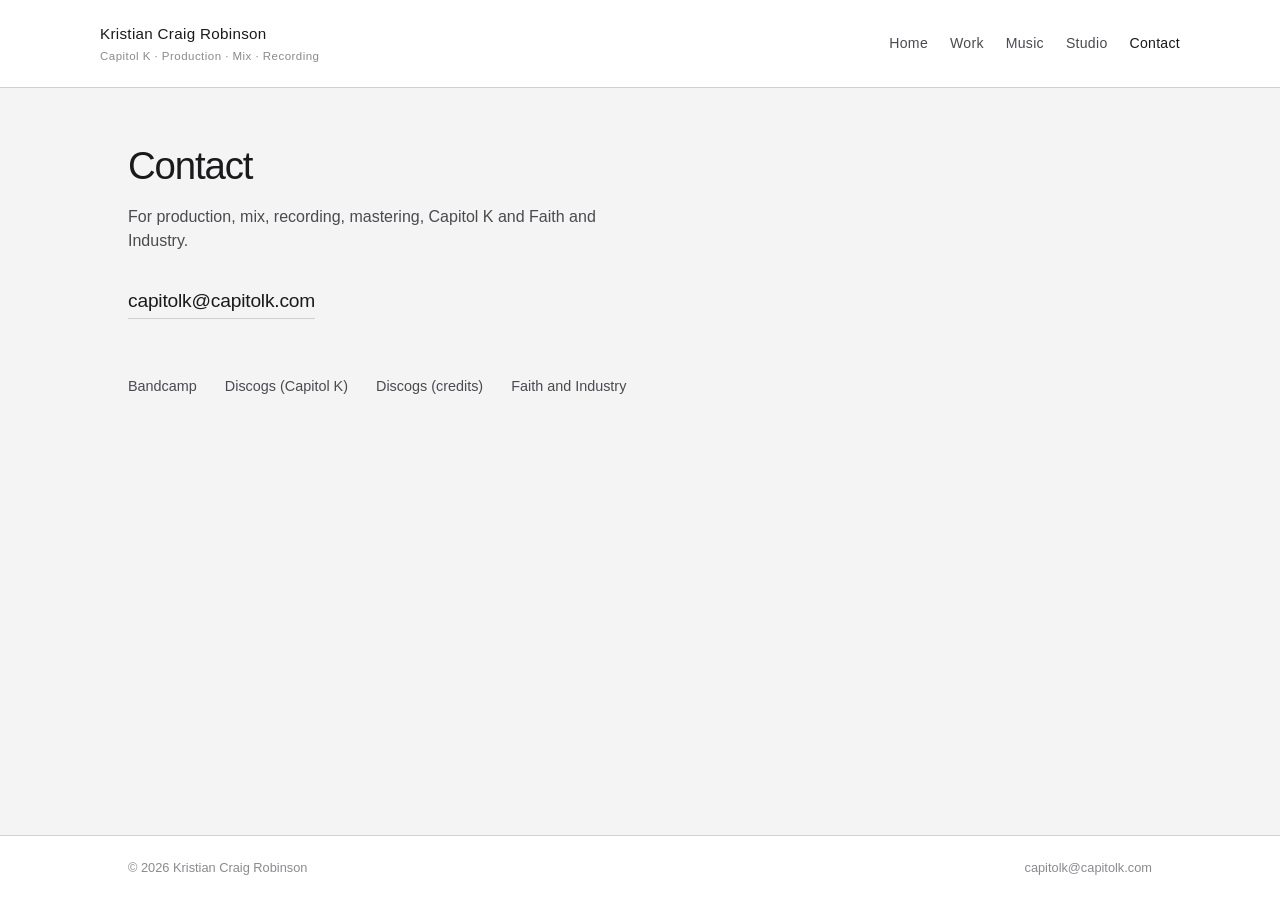
==== contact.html @ ddcaf616 "Add files via upload" ====
<!DOCTYPE html>
<html lang="en">
<head>
  <meta charset="UTF-8">
  <meta name="viewport" content="width=device-width, initial-scale=1.0">
  <title>Contact — Kristian Craig Robinson</title>
  <meta name="description" content="Contact Kristian Craig Robinson / Capitol K for production, mix, recording and label enquiries.">
  <meta name="robots" content="index, follow">
  <link rel="stylesheet" href="styles.css">
</head>
<body>
  <div class="site">
    <header>
      <div class="wrap nav-bar">
        <a href="index.html" class="logo">
          Kristian Craig Robinson
          <span>Capitol K · Production · Mix · Recording</span>
        </a>
        <nav>
          <a href="index.html">Home</a>
          <a href="work.html">Work</a>
          <a href="music.html">Music</a>
          <a href="studio.html">Studio</a>
          <a href="contact.html" class="active">Contact</a>
        </nav>
      </div>
    </header>

    <main>
      <div class="wrap">
        <h1>Contact</h1>
        <div class="contact-block">
          <p>
            For production, mix, recording, mastering, Capitol K and Faith and Industry.
          </p>

          <a class="contact-email" href="mailto:capitolk@capitolk.com">capitolk@capitolk.com</a>

          <div class="links">
            <a href="https://capitolk.bandcamp.com" target="_blank" rel="noopener">Bandcamp</a>
            <a href="https://www.discogs.com/artist/18194-Capitol-K" target="_blank" rel="noopener">Discogs (Capitol K)</a>
            <a href="https://www.discogs.com/artist/420148-Kristian-Craig-Robinson" target="_blank" rel="noopener">Discogs (credits)</a>
            <a href="https://faithandindustry.com" target="_blank" rel="noopener">Faith and Industry</a>
          </div>
        </div>
      </div>
    </main>

    <footer>
      <div class="wrap footer-inner">
        <span>© 2026 Kristian Craig Robinson</span>
        <span>capitolk@capitolk.com</span>
      </div>
    </footer>
  </div>
</body>
</html>
---- styles.css ----
/* Kristian Craig Robinson / Capitol K
   Silver · Platinum · Grey · White · Black */

:root {
  --bg: #f4f4f5;
  --bg-soft: #e8e8ea;
  --surface: #ffffff;
  --ink: #1a1a1c;
  --ink-soft: #4a4a4f;
  --muted: #8a8a90;
  --line: #d0d0d4;
  --silver: #c0c0c6;
  --platinum: #e5e5e8;
  --accent: #2a2a2e;
  --font: "Helvetica Neue", Helvetica, Arial, sans-serif;
}

* {
  box-sizing: border-box;
  margin: 0;
  padding: 0;
}

html {
  scroll-behavior: smooth;
}

body {
  font-family: var(--font);
  font-weight: 400;
  font-size: 16px;
  line-height: 1.55;
  color: var(--ink);
  background: var(--bg);
  -webkit-font-smoothing: antialiased;
}

a {
  color: var(--ink);
  text-decoration: none;
  transition: opacity 0.2s ease;
}

a:hover {
  opacity: 0.55;
}

img {
  max-width: 100%;
  display: block;
}

/* —— Layout —— */
.site {
  min-height: 100vh;
  display: flex;
  flex-direction: column;
}

.wrap {
  width: 100%;
  max-width: 1080px;
  margin: 0 auto;
  padding: 0 28px;
}

/* —— Header —— */
header {
  border-bottom: 1px solid var(--line);
  background: var(--surface);
  position: sticky;
  top: 0;
  z-index: 50;
}

.nav-bar {
  display: flex;
  align-items: center;
  justify-content: space-between;
  padding: 22px 0;
  gap: 24px;
}

.logo {
  font-size: 0.95rem;
  font-weight: 500;
  letter-spacing: 0.02em;
  white-space: nowrap;
}

.logo span {
  display: block;
  font-size: 0.72rem;
  font-weight: 400;
  color: var(--muted);
  letter-spacing: 0.04em;
  margin-top: 2px;
}

nav {
  display: flex;
  flex-wrap: wrap;
  gap: 8px 22px;
  justify-content: flex-end;
}

nav a {
  font-size: 0.88rem;
  color: var(--ink-soft);
  letter-spacing: 0.02em;
}

nav a:hover,
nav a.active {
  color: var(--ink);
  opacity: 1;
}

/* —— Main —— */
main {
  flex: 1;
  padding: 56px 0 80px;
}

h1 {
  font-size: clamp(1.75rem, 4vw, 2.4rem);
  font-weight: 500;
  letter-spacing: -0.03em;
  line-height: 1.15;
  margin-bottom: 1rem;
}

h2 {
  font-size: 1.15rem;
  font-weight: 500;
  letter-spacing: -0.01em;
  margin-bottom: 1.25rem;
  color: var(--ink);
}

h3 {
  font-size: 0.95rem;
  font-weight: 500;
  margin-bottom: 0.35rem;
}

.lead {
  font-size: 1.05rem;
  color: var(--ink-soft);
  max-width: 38rem;
  margin-bottom: 2.5rem;
}

.muted {
  color: var(--muted);
  font-size: 0.9rem;
}

/* —— Home —— */
.hero {
  margin-bottom: 3.5rem;
}

.hero p {
  max-width: 36rem;
  color: var(--ink-soft);
}

.paths {
  display: grid;
  grid-template-columns: repeat(auto-fit, minmax(200px, 1fr));
  gap: 16px;
  margin: 2.5rem 0 3.5rem;
}

.path-card {
  background: var(--surface);
  border: 1px solid var(--line);
  padding: 22px 24px;
  border-radius: 2px;
  transition: border-color 0.2s ease;
}

.path-card:hover {
  border-color: var(--silver);
  opacity: 1;
}

.path-card strong {
  display: block;
  font-weight: 500;
  margin-bottom: 6px;
}

.path-card span {
  font-size: 0.88rem;
  color: var(--muted);
}

.selected {
  margin-top: 1rem;
}

.selected-grid {
  display: grid;
  grid-template-columns: repeat(auto-fill, minmax(220px, 1fr));
  gap: 20px;
}

.selected-item {
  background: var(--surface);
  border: 1px solid var(--line);
  padding: 18px;
  border-radius: 2px;
}

.selected-item .tags {
  margin-top: 10px;
}

/* —— Tags —— */
.tags {
  display: flex;
  flex-wrap: wrap;
  gap: 6px;
}

.tag {
  font-size: 0.68rem;
  letter-spacing: 0.06em;
  text-transform: uppercase;
  color: var(--ink-soft);
  background: var(--platinum);
  border: 1px solid var(--line);
  padding: 3px 8px;
  border-radius: 2px;
}

.tag-key {
  font-size: 0.8rem;
  color: var(--muted);
  margin-bottom: 1.75rem;
  line-height: 1.7;
}

/* —— Work list —— */
.filters {
  display: flex;
  flex-wrap: wrap;
  gap: 8px;
  margin-bottom: 2rem;
}

.filter-btn {
  font-family: inherit;
  font-size: 0.78rem;
  letter-spacing: 0.04em;
  text-transform: uppercase;
  color: var(--ink-soft);
  background: transparent;
  border: 1px solid var(--line);
  padding: 7px 14px;
  cursor: pointer;
  border-radius: 2px;
  transition: all 0.15s ease;
}

.filter-btn:hover,
.filter-btn.active {
  background: var(--ink);
  color: var(--surface);
  border-color: var(--ink);
}

.credit-list {
  border-top: 1px solid var(--line);
}

.credit {
  display: grid;
  grid-template-columns: 1fr auto;
  gap: 12px 24px;
  padding: 18px 0;
  border-bottom: 1px solid var(--line);
  align-items: baseline;
}

.credit-title {
  font-weight: 500;
}

.credit-meta {
  font-size: 0.88rem;
  color: var(--muted);
  margin-top: 3px;
}

.credit .tags {
  justify-content: flex-end;
}

.credit.hidden {
  display: none;
}

/* —— Music grid —— */
.music-grid {
  display: grid;
  grid-template-columns: repeat(auto-fill, minmax(180px, 1fr));
  gap: 24px 18px;
}

.release {
  text-align: left;
}

.release-art {
  aspect-ratio: 1;
  background: linear-gradient(145deg, var(--platinum), var(--bg-soft));
  border: 1px solid var(--line);
  margin-bottom: 12px;
  display: flex;
  align-items: center;
  justify-content: center;
  color: var(--muted);
  font-size: 0.75rem;
  letter-spacing: 0.04em;
}

.release h3 {
  font-size: 0.92rem;
}

.release .year {
  font-size: 0.82rem;
  color: var(--muted);
}

/* —— Studio —— */
.studio-block {
  max-width: 36rem;
}

.studio-block p {
  margin-bottom: 1.1rem;
  color: var(--ink-soft);
}

.studio-list {
  list-style: none;
  margin: 1.5rem 0 2rem;
}

.studio-list li {
  padding: 10px 0;
  border-bottom: 1px solid var(--line);
  color: var(--ink-soft);
  font-size: 0.95rem;
}

.studio-list li strong {
  color: var(--ink);
  font-weight: 500;
}

/* —— Contact —— */
.contact-block {
  max-width: 32rem;
}

.contact-block p {
  margin-bottom: 1rem;
  color: var(--ink-soft);
}

.contact-email {
  display: inline-block;
  font-size: 1.2rem;
  font-weight: 500;
  letter-spacing: -0.01em;
  margin: 1rem 0 2rem;
  border-bottom: 1px solid var(--line);
  padding-bottom: 2px;
}

.contact-email:hover {
  opacity: 1;
  border-color: var(--ink);
}

.links {
  display: flex;
  flex-wrap: wrap;
  gap: 16px 28px;
  margin-top: 1.5rem;
}

.links a {
  font-size: 0.9rem;
  color: var(--ink-soft);
}

/* —— Footer —— */
footer {
  border-top: 1px solid var(--line);
  background: var(--surface);
  padding: 22px 0;
}

.footer-inner {
  display: flex;
  flex-wrap: wrap;
  justify-content: space-between;
  gap: 12px;
  font-size: 0.8rem;
  color: var(--muted);
}

/* —— Mobile —— */
@media (max-width: 640px) {
  .nav-bar {
    flex-direction: column;
    align-items: flex-start;
    gap: 14px;
    padding: 18px 0;
  }

  nav {
    justify-content: flex-start;
    gap: 8px 16px;
  }

  main {
    padding: 40px 0 60px;
  }

  .credit {
    grid-template-columns: 1fr;
  }

  .credit .tags {
    justify-content: flex-start;
  }

  .wrap {
    padding: 0 20px;
  }
}
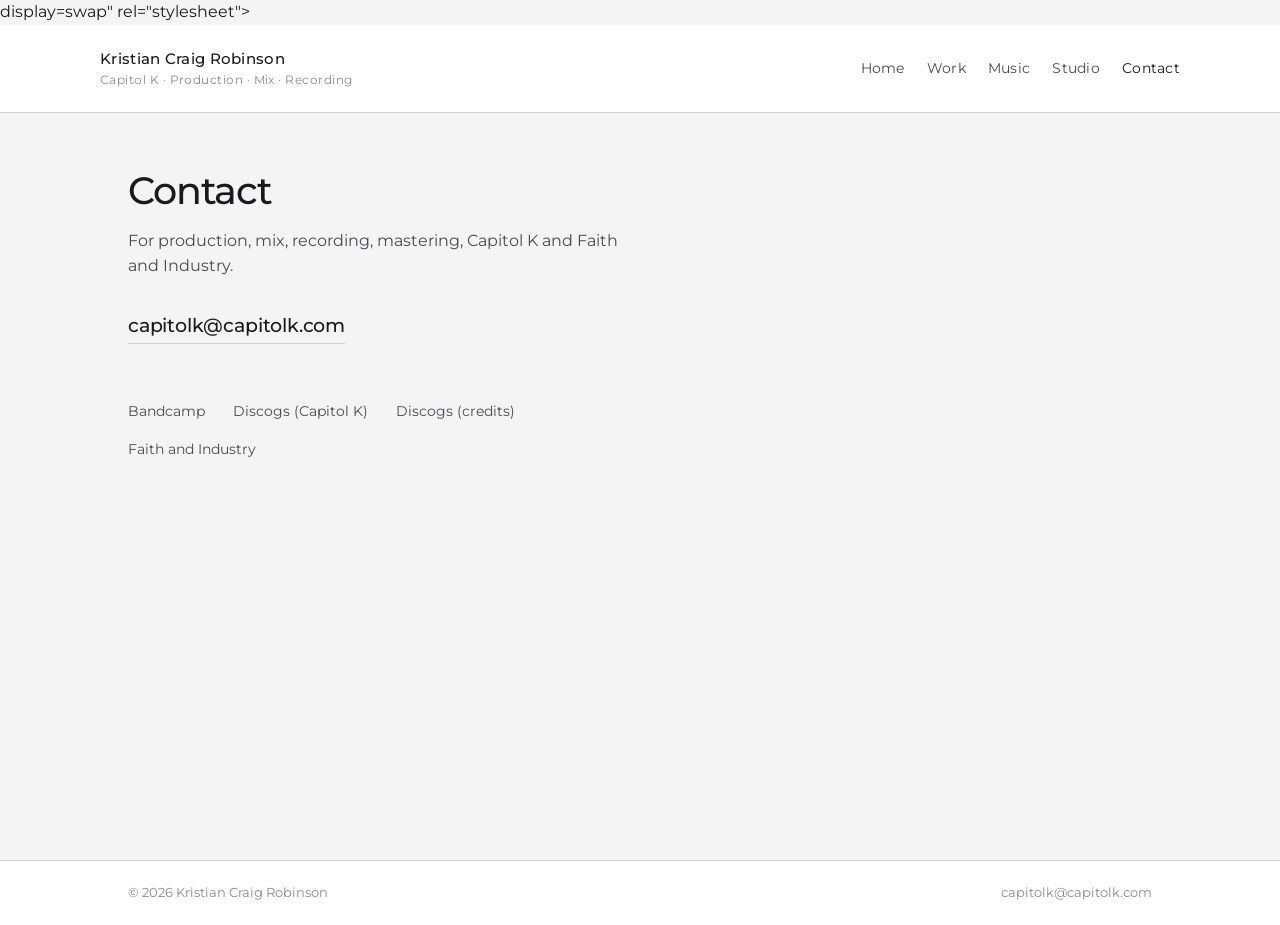
==== commit c1ea67c3: "Add files via upload" ====
--- a/contact.html
+++ b/contact.html
@@ -6,6 +6,10 @@
   <title>Contact — Kristian Craig Robinson</title>
   <meta name="description" content="Contact Kristian Craig Robinson / Capitol K for production, mix, recording and label enquiries.">
   <meta name="robots" content="index, follow">
+display=swap" rel="stylesheet">
+  <link rel="preconnect" href="https://fonts.googleapis.com">
+  <link rel="preconnect" href="https://fonts.gstatic.com" crossorigin>
+  <link href="https://fonts.googleapis.com/css2?family=Montserrat:wght@400;500;600&display=swap" rel="stylesheet">
   <link rel="stylesheet" href="styles.css">
 </head>
 <body>
--- a/styles.css
+++ b/styles.css
@@ -12,7 +12,7 @@
   --silver: #c0c0c6;
   --platinum: #e5e5e8;
   --accent: #2a2a2e;
-  --font: "Helvetica Neue", Helvetica, Arial, sans-serif;
+  --font: "Montserrat", system-ui, -apple-system, sans-serif;
 }
 
 * {
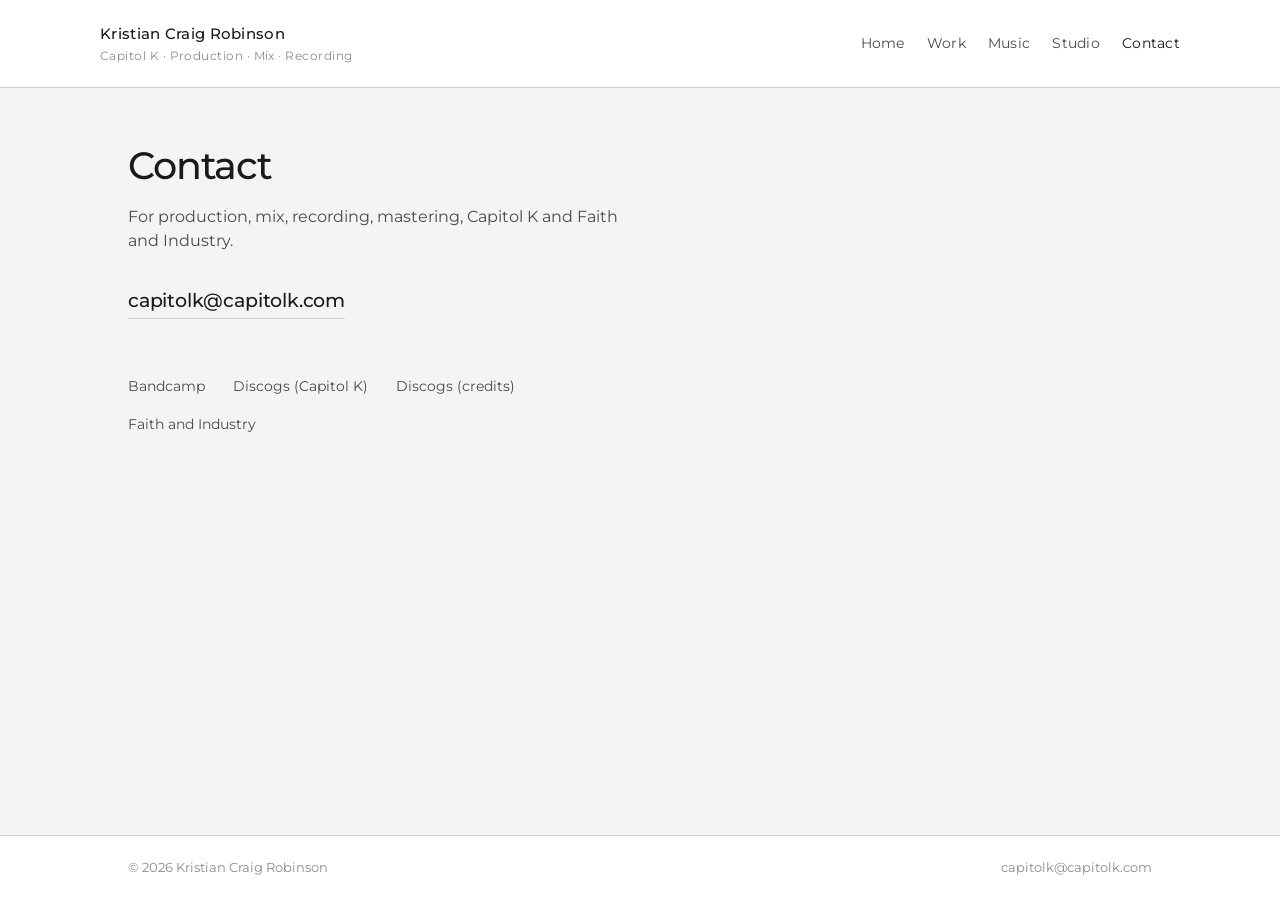
==== commit 7ffb2f63: "Add files via upload" ====
--- a/contact.html
+++ b/contact.html
@@ -6,7 +6,6 @@
   <title>Contact — Kristian Craig Robinson</title>
   <meta name="description" content="Contact Kristian Craig Robinson / Capitol K for production, mix, recording and label enquiries.">
   <meta name="robots" content="index, follow">
-display=swap" rel="stylesheet">
   <link rel="preconnect" href="https://fonts.googleapis.com">
   <link rel="preconnect" href="https://fonts.gstatic.com" crossorigin>
   <link href="https://fonts.googleapis.com/css2?family=Montserrat:wght@400;500;600&display=swap" rel="stylesheet">
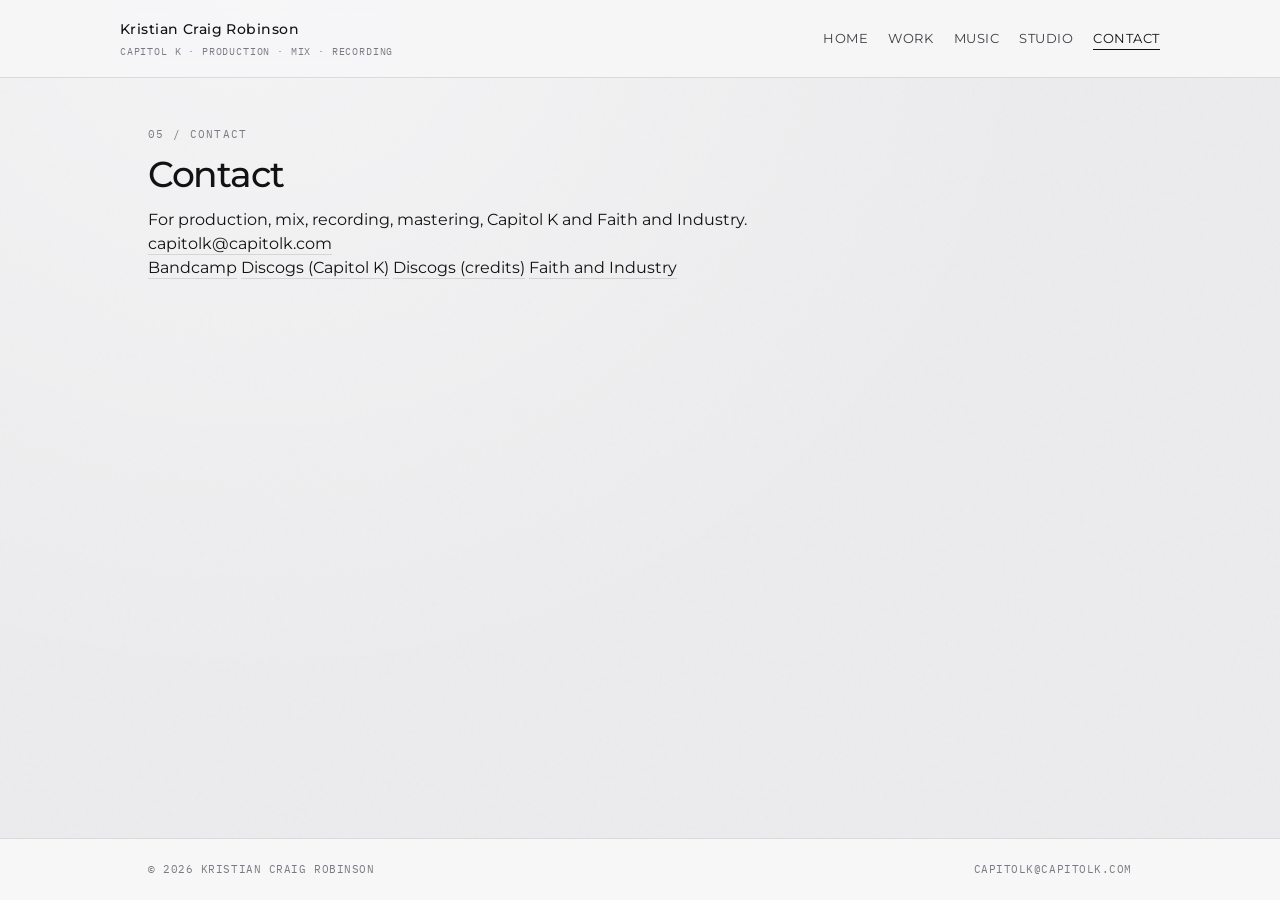
==== commit 525f3d3b: "Add files via upload" ====
--- a/contact.html
+++ b/contact.html
@@ -8,7 +8,7 @@
   <meta name="robots" content="index, follow">
   <link rel="preconnect" href="https://fonts.googleapis.com">
   <link rel="preconnect" href="https://fonts.gstatic.com" crossorigin>
-  <link href="https://fonts.googleapis.com/css2?family=Montserrat:wght@400;500;600&display=swap" rel="stylesheet">
+  <link href="https://fonts.googleapis.com/css2?family=IBM+Plex+Mono:wght@400;500&family=Montserrat:wght@400;500;600&display=swap" rel="stylesheet">
   <link rel="stylesheet" href="styles.css">
 </head>
 <body>
@@ -31,6 +31,7 @@
 
     <main>
       <div class="wrap">
+        <p class="section-index">05 / contact</p>
         <h1>Contact</h1>
         <div class="contact-block">
           <p>
--- a/styles.css
+++ b/styles.css
@@ -1,18 +1,25 @@
 /* Kristian Craig Robinson / Capitol K
-   Silver · Platinum · Grey · White · Black */
+   Soft techno · refined industrial · silver archive */
+
+@import url('https://fonts.googleapis.com/css2?family=IBM+Plex+Mono:wght@400;500&family=Montserrat:wght@400;500;600&display=swap');
 
 :root {
-  --bg: #f4f4f5;
-  --bg-soft: #e8e8ea;
-  --surface: #ffffff;
-  --ink: #1a1a1c;
-  --ink-soft: #4a4a4f;
-  --muted: #8a8a90;
-  --line: #d0d0d4;
-  --silver: #c0c0c6;
-  --platinum: #e5e5e8;
-  --accent: #2a2a2e;
+  --bg: #ececee;
+  --bg-soft: #e2e2e5;
+  --surface: #f7f7f8;
+  --ink: #121214;
+  --ink-soft: #3d3d42;
+  --muted: #7a7a82;
+  --line: rgba(18, 18, 20, 0.12);
+  --line-strong: rgba(18, 18, 20, 0.22);
+  --silver: #b8b8c0;
+  --platinum: #dddde2;
+  --steel: #5a6a78;
+  --accent: #3a4a56;
+  --near-black: #0e0e10;
   --font: "Montserrat", system-ui, -apple-system, sans-serif;
+  --mono: "IBM Plex Mono", ui-monospace, "SF Mono", Menlo, monospace;
+  --ease: 100ms ease;
 }
 
 * {
@@ -28,21 +35,27 @@
 body {
   font-family: var(--font);
   font-weight: 400;
-  font-size: 16px;
+  font-size: 15.5px;
   line-height: 1.55;
   color: var(--ink);
-  background: var(--bg);
+  background-color: var(--bg);
+  /* almost invisible metal grain */
+  background-image:
+    radial-gradient(ellipse at 20% 0%, rgba(255,255,255,0.45) 0%, transparent 55%),
+    url("data:image/svg+xml,%3Csvg viewBox='0 0 256 256' xmlns='http://www.w3.org/2000/svg'%3E%3Cfilter id='n'%3E%3CfeTurbulence type='fractalNoise' baseFrequency='0.85' numOctaves='4' stitchTiles='stitch'/%3E%3CfeColorMatrix type='saturate' values='0'/%3E%3C/filter%3E%3Crect width='100%25' height='100%25' filter='url(%23n)' opacity='0.035'/%3E%3C/svg%3E");
+  background-attachment: fixed;
   -webkit-font-smoothing: antialiased;
+  font-variant-numeric: tabular-nums;
 }
 
 a {
   color: var(--ink);
   text-decoration: none;
-  transition: opacity 0.2s ease;
+  transition: color var(--ease), opacity var(--ease), border-color var(--ease);
 }
 
 a:hover {
-  opacity: 0.55;
+  opacity: 0.6;
 }
 
 img {
@@ -59,15 +72,17 @@
 
 .wrap {
   width: 100%;
-  max-width: 1080px;
+  max-width: 1040px;
   margin: 0 auto;
   padding: 0 28px;
 }
 
-/* —— Header —— */
+/* —— Header / console bar —— */
 header {
   border-bottom: 1px solid var(--line);
-  background: var(--surface);
+  background: rgba(247, 247, 248, 0.92);
+  backdrop-filter: blur(10px);
+  -webkit-backdrop-filter: blur(10px);
   position: sticky;
   top: 0;
   z-index: 50;
@@ -77,37 +92,40 @@
   display: flex;
   align-items: center;
   justify-content: space-between;
-  padding: 22px 0;
+  padding: 18px 0;
   gap: 24px;
 }
 
 .logo {
-  font-size: 0.95rem;
-  font-weight: 500;
-  letter-spacing: 0.02em;
+  font-size: 0.9rem;
+  font-weight: 500;
+  letter-spacing: 0.03em;
   white-space: nowrap;
 }
 
 .logo span {
   display: block;
-  font-size: 0.72rem;
+  font-family: var(--mono);
+  font-size: 0.65rem;
   font-weight: 400;
   color: var(--muted);
+  letter-spacing: 0.08em;
+  text-transform: uppercase;
+  margin-top: 3px;
+}
+
+nav {
+  display: flex;
+  flex-wrap: wrap;
+  gap: 6px 20px;
+  justify-content: flex-end;
+}
+
+nav a {
+  font-size: 0.82rem;
+  color: var(--ink-soft);
   letter-spacing: 0.04em;
-  margin-top: 2px;
-}
-
-nav {
-  display: flex;
-  flex-wrap: wrap;
-  gap: 8px 22px;
-  justify-content: flex-end;
-}
-
-nav a {
-  font-size: 0.88rem;
-  color: var(--ink-soft);
-  letter-spacing: 0.02em;
+  text-transform: uppercase;
 }
 
 nav a:hover,
@@ -116,333 +134,536 @@
   opacity: 1;
 }
 
+nav a.active {
+  border-bottom: 1px solid var(--ink);
+  padding-bottom: 1px;
+}
+
 /* —— Main —— */
 main {
   flex: 1;
-  padding: 56px 0 80px;
+  padding: 48px 0 88px;
 }
 
 h1 {
-  font-size: clamp(1.75rem, 4vw, 2.4rem);
-  font-weight: 500;
-  letter-spacing: -0.03em;
-  line-height: 1.15;
+  font-size: clamp(1.65rem, 3.8vw, 2.25rem);
+  font-weight: 500;
+  letter-spacing: -0.035em;
+  line-height: 1.12;
+  margin-bottom: 0.85rem;
+}
+
+h2 {
+  font-size: 1.05rem;
+  font-weight: 500;
+  letter-spacing: -0.01em;
   margin-bottom: 1rem;
-}
-
-h2 {
-  font-size: 1.15rem;
-  font-weight: 500;
+  color: var(--ink);
+}
+
+h3 {
+  font-size: 0.92rem;
+  font-weight: 500;
+  margin-bottom: 0.3rem;
   letter-spacing: -0.01em;
-  margin-bottom: 1.25rem;
-  color: var(--ink);
-}
-
-h3 {
-  font-size: 0.95rem;
-  font-weight: 500;
-  margin-bottom: 0.35rem;
+}
+
+/* section index labels */
+.section-index {
+  font-family: var(--mono);
+  font-size: 0.68rem;
+  letter-spacing: 0.12em;
+  text-transform: uppercase;
+  color: var(--muted);
+  margin-bottom: 0.65rem;
 }
 
 .lead {
-  font-size: 1.05rem;
-  color: var(--ink-soft);
-  max-width: 38rem;
-  margin-bottom: 2.5rem;
+  font-size: 1rem;
+  color: var(--ink-soft);
+  max-width: 36rem;
+  margin-bottom: 2.25rem;
+  line-height: 1.6;
 }
 
 .muted {
   color: var(--muted);
-  font-size: 0.9rem;
+  font-size: 0.88rem;
 }
 
 /* —— Home —— */
 .hero {
-  margin-bottom: 3.5rem;
+  margin-bottom: 2.75rem;
+  padding-bottom: 2rem;
+  border-bottom: 1px solid var(--line);
 }
 
 .hero p {
-  max-width: 36rem;
+  max-width: 34rem;
   color: var(--ink-soft);
 }
 
 .paths {
   display: grid;
-  grid-template-columns: repeat(auto-fit, minmax(200px, 1fr));
-  gap: 16px;
-  margin: 2.5rem 0 3.5rem;
+  grid-template-columns: repeat(auto-fit, minmax(190px, 1fr));
+  gap: 12px;
+  margin: 0 0 3rem;
 }
 
 .path-card {
   background: var(--surface);
   border: 1px solid var(--line);
-  padding: 22px 24px;
-  border-radius: 2px;
-  transition: border-color 0.2s ease;
+  padding: 20px 22px;
+  border-radius: 0;
+  transition: border-color var(--ease), background var(--ease);
 }
 
 .path-card:hover {
-  border-color: var(--silver);
+  border-color: var(--line-strong);
   opacity: 1;
+  background: #fafafb;
 }
 
 .path-card strong {
   display: block;
   font-weight: 500;
-  margin-bottom: 6px;
+  font-size: 0.9rem;
+  letter-spacing: 0.02em;
+  margin-bottom: 5px;
 }
 
 .path-card span {
-  font-size: 0.88rem;
-  color: var(--muted);
+  font-size: 0.8rem;
+  color: var(--muted);
+  font-family: var(--mono);
+  letter-spacing: 0.02em;
 }
 
 .selected {
-  margin-top: 1rem;
+  margin-top: 0.5rem;
+}
+
+.selected > .section-index {
+  margin-bottom: 1rem;
 }
 
 .selected-grid {
   display: grid;
-  grid-template-columns: repeat(auto-fill, minmax(220px, 1fr));
-  gap: 20px;
+  grid-template-columns: repeat(auto-fill, minmax(210px, 1fr));
+  gap: 14px;
 }
 
 .selected-item {
+  position: relative;
   background: var(--surface);
   border: 1px solid var(--line);
-  padding: 18px;
-  border-radius: 2px;
+  padding: 0;
+  border-radius: 0;
+  overflow: hidden;
+  display: flex;
+  flex-direction: column;
+  transition: border-color var(--ease);
+}
+
+.selected-item:hover {
+  border-color: var(--line-strong);
+  opacity: 1;
+}
+
+.selected-art {
+  aspect-ratio: 1;
+  background: linear-gradient(160deg, var(--platinum), var(--bg-soft));
+  border-bottom: 1px solid var(--line);
+  overflow: hidden;
+}
+
+.selected-art img {
+  width: 100%;
+  height: 100%;
+  object-fit: cover;
+  display: block;
+  /* cool desat so covers sit in silver world */
+  filter: saturate(0.82) contrast(1.02);
+  transition: filter 0.25s ease;
+}
+
+.selected-item:hover .selected-art img {
+  filter: saturate(0.92) contrast(1.03);
+}
+
+.selected-body {
+  padding: 14px 16px 16px;
 }
 
 .selected-item .tags {
   margin-top: 10px;
 }
 
-/* —— Tags —— */
+/* hover detail line */
+.selected-item::after {
+  content: attr(data-hover);
+  display: block;
+  font-family: var(--mono);
+  font-size: 0.7rem;
+  line-height: 1.4;
+  letter-spacing: 0.02em;
+  color: var(--muted);
+  padding: 0 16px 0;
+  max-height: 0;
+  opacity: 0;
+  overflow: hidden;
+  transition: max-height 0.22s ease, opacity 0.18s ease, padding 0.18s ease;
+}
+
+@media (hover: hover) and (min-width: 769px) {
+  .selected-item:hover::after {
+    max-height: 5em;
+    opacity: 1;
+    padding: 0 16px 14px;
+  }
+}
+
+/* —— Tags (console chips) —— */
 .tags {
+  display: flex;
+  flex-wrap: wrap;
+  gap: 5px;
+}
+
+.tag {
+  font-family: var(--mono);
+  font-size: 0.62rem;
+  letter-spacing: 0.08em;
+  text-transform: uppercase;
+  color: var(--ink-soft);
+  background: transparent;
+  border: 1px solid var(--line-strong);
+  padding: 2px 7px;
+  border-radius: 0;
+}
+
+.tag-key {
+  font-family: var(--mono);
+  font-size: 0.72rem;
+  color: var(--muted);
+  margin-bottom: 1rem;
+  line-height: 1.75;
+  letter-spacing: 0.04em;
+}
+
+.tag-key strong {
+  color: var(--ink-soft);
+  font-weight: 500;
+}
+
+/* —— Work filters / desk —— */
+.filters {
   display: flex;
   flex-wrap: wrap;
   gap: 6px;
-}
-
-.tag {
+  margin-bottom: 0.85rem;
+  padding-bottom: 1rem;
+  border-bottom: 1px solid var(--line);
+}
+
+.filter-btn {
+  font-family: var(--mono);
+  font-size: 0.68rem;
+  letter-spacing: 0.08em;
+  text-transform: uppercase;
+  color: var(--ink-soft);
+  background: transparent;
+  border: 1px solid var(--line);
+  padding: 7px 12px;
+  cursor: pointer;
+  border-radius: 0;
+  transition: color var(--ease), border-color var(--ease), background var(--ease), box-shadow var(--ease);
+}
+
+.filter-btn:hover {
+  border-color: var(--line-strong);
+  color: var(--ink);
+}
+
+.filter-btn.active {
+  background: var(--near-black);
+  color: var(--surface);
+  border-color: var(--near-black);
+  box-shadow: inset 0 0 0 1px rgba(255,255,255,0.06);
+}
+
+.status-strip {
+  font-family: var(--mono);
   font-size: 0.68rem;
   letter-spacing: 0.06em;
   text-transform: uppercase;
-  color: var(--ink-soft);
-  background: var(--platinum);
-  border: 1px solid var(--line);
-  padding: 3px 8px;
-  border-radius: 2px;
-}
-
-.tag-key {
-  font-size: 0.8rem;
-  color: var(--muted);
-  margin-bottom: 1.75rem;
-  line-height: 1.7;
-}
-
-/* —— Work list —— */
-.filters {
-  display: flex;
-  flex-wrap: wrap;
-  gap: 8px;
-  margin-bottom: 2rem;
-}
-
-.filter-btn {
-  font-family: inherit;
-  font-size: 0.78rem;
-  letter-spacing: 0.04em;
-  text-transform: uppercase;
-  color: var(--ink-soft);
-  background: transparent;
-  border: 1px solid var(--line);
-  padding: 7px 14px;
-  cursor: pointer;
-  border-radius: 2px;
-  transition: all 0.15s ease;
-}
-
-.filter-btn:hover,
-.filter-btn.active {
-  background: var(--ink);
-  color: var(--surface);
-  border-color: var(--ink);
-}
-
+  color: var(--muted);
+  margin-bottom: 1.5rem;
+}
+
+.status-strip span {
+  color: var(--ink-soft);
+}
+
+/* —— Credit list —— */
 .credit-list {
-  border-top: 1px solid var(--line);
+  border-top: 1px solid var(--line-strong);
 }
 
 .credit {
   display: grid;
-  grid-template-columns: 1fr auto;
-  gap: 12px 24px;
-  padding: 18px 0;
+  grid-template-columns: auto 1fr auto;
+  gap: 10px 20px;
+  padding: 15px 0;
   border-bottom: 1px solid var(--line);
   align-items: baseline;
+  transition: background var(--ease);
+}
+
+.credit:hover {
+  background: rgba(255,255,255,0.35);
+}
+
+.credit-year {
+  font-family: var(--mono);
+  font-size: 0.72rem;
+  letter-spacing: 0.04em;
+  color: var(--muted);
+  min-width: 2.75rem;
+  padding-top: 2px;
 }
 
 .credit-title {
   font-weight: 500;
+  font-size: 0.95rem;
+  letter-spacing: -0.015em;
 }
 
 .credit-meta {
-  font-size: 0.88rem;
+  font-size: 0.82rem;
   color: var(--muted);
   margin-top: 3px;
+  line-height: 1.45;
+  font-variant-numeric: tabular-nums;
 }
 
 .credit .tags {
   justify-content: flex-end;
+  align-self: start;
+  padding-top: 2px;
 }
 
 .credit.hidden {
   display: none;
 }
 
-/* —— Music grid —— */
+/* —— Score timeline —— */
+.score-timeline {
+  display: flex;
+  align-items: center;
+  gap: 0;
+  margin: 0 0 2.5rem;
+  padding: 1rem 0 1.25rem;
+  border-top: 1px solid var(--line);
+  border-bottom: 1px solid var(--line);
+  overflow-x: auto;
+}
+
+.score-timeline .tick {
+  flex: 1;
+  min-width: 3.2rem;
+  text-align: center;
+  position: relative;
+  padding-top: 12px;
+}
+
+.score-timeline .tick::before {
+  content: "";
+  position: absolute;
+  top: 0;
+  left: 50%;
+  width: 1px;
+  height: 8px;
+  background: var(--line-strong);
+}
+
+.score-timeline .tick::after {
+  content: "";
+  position: absolute;
+  top: 3px;
+  left: 0;
+  right: 0;
+  height: 1px;
+  background: var(--line);
+  z-index: 0;
+}
+
+.score-timeline .tick:first-child::after {
+  left: 50%;
+}
+
+.score-timeline .tick:last-child::after {
+  right: 50%;
+}
+
+.score-timeline .tick span {
+  font-family: var(--mono);
+  font-size: 0.65rem;
+  letter-spacing: 0.06em;
+  color: var(--muted);
+  position: relative;
+  z-index: 1;
+}
+
+/* —— Music —— */
 .music-grid {
   display: grid;
-  grid-template-columns: repeat(auto-fill, minmax(180px, 1fr));
-  gap: 24px 18px;
-}
-
-.release {
-  text-align: left;
-}
-
-.release-art {
+  grid-template-columns: repeat(auto-fill, minmax(200px, 1fr));
+  gap: 14px;
+}
+
+.music-card {
+  background: var(--surface);
+  border: 1px solid var(--line);
+  overflow: hidden;
+  transition: border-color var(--ease);
+}
+
+.music-card:hover {
+  border-color: var(--line-strong);
+  opacity: 1;
+}
+
+.music-card img {
+  width: 100%;
   aspect-ratio: 1;
-  background: linear-gradient(145deg, var(--platinum), var(--bg-soft));
-  border: 1px solid var(--line);
-  margin-bottom: 12px;
-  display: flex;
-  align-items: center;
-  justify-content: center;
-  color: var(--muted);
-  font-size: 0.75rem;
-  letter-spacing: 0.04em;
-}
-
-.release h3 {
-  font-size: 0.92rem;
-}
-
-.release .year {
-  font-size: 0.82rem;
-  color: var(--muted);
+  object-fit: cover;
+  filter: saturate(0.85);
+}
+
+.music-card .body {
+  padding: 14px 16px 16px;
+}
+
+.bands-list {
+  display: flex;
+  flex-wrap: wrap;
+  gap: 10px 18px;
+}
+
+.bands-list a {
+  color: var(--ink);
+  text-decoration: none;
+  border-bottom: 1px solid var(--line);
+  padding-bottom: 2px;
+  font-weight: 500;
+  font-size: 0.9rem;
+}
+
+.bands-list a:hover {
+  border-bottom-color: var(--ink);
+  opacity: 1;
 }
 
 /* —— Studio —— */
-.studio-block {
-  max-width: 36rem;
-}
-
-.studio-block p {
-  margin-bottom: 1.1rem;
-  color: var(--ink-soft);
-}
-
-.studio-list {
+.studio-block ul.studio-list {
   list-style: none;
-  margin: 1.5rem 0 2rem;
-}
-
-.studio-list li {
+  margin: 1.25rem 0 1.75rem;
+}
+
+.studio-block ul.studio-list li {
   padding: 10px 0;
   border-bottom: 1px solid var(--line);
-  color: var(--ink-soft);
   font-size: 0.95rem;
 }
 
-.studio-list li strong {
-  color: var(--ink);
-  font-weight: 500;
-}
-
-/* —— Contact —— */
-.contact-block {
-  max-width: 32rem;
-}
-
-.contact-block p {
-  margin-bottom: 1rem;
-  color: var(--ink-soft);
-}
-
-.contact-email {
+.studio-block ul.studio-list li strong {
+  font-family: var(--mono);
+  font-size: 0.72rem;
+  letter-spacing: 0.06em;
+  text-transform: uppercase;
+  font-weight: 500;
   display: inline-block;
-  font-size: 1.2rem;
-  font-weight: 500;
-  letter-spacing: -0.01em;
-  margin: 1rem 0 2rem;
-  border-bottom: 1px solid var(--line);
-  padding-bottom: 2px;
-}
-
-.contact-email:hover {
-  opacity: 1;
-  border-color: var(--ink);
-}
-
-.links {
-  display: flex;
-  flex-wrap: wrap;
-  gap: 16px 28px;
-  margin-top: 1.5rem;
-}
-
-.links a {
-  font-size: 0.9rem;
+  min-width: 6.5rem;
   color: var(--ink-soft);
 }
 
 /* —— Footer —— */
 footer {
   border-top: 1px solid var(--line);
+  padding: 22px 0;
   background: var(--surface);
-  padding: 22px 0;
 }
 
 .footer-inner {
   display: flex;
+  justify-content: space-between;
+  gap: 16px;
   flex-wrap: wrap;
-  justify-content: space-between;
-  gap: 12px;
-  font-size: 0.8rem;
-  color: var(--muted);
-}
-
-/* —— Mobile —— */
-@media (max-width: 640px) {
+  font-family: var(--mono);
+  font-size: 0.68rem;
+  letter-spacing: 0.05em;
+  text-transform: uppercase;
+  color: var(--muted);
+}
+
+/* —— Links in body —— */
+main a[href^="http"],
+main a[href^="mailto"] {
+  border-bottom: 1px solid var(--line);
+  padding-bottom: 1px;
+}
+
+main a[href^="http"]:hover,
+main a[href^="mailto"]:hover {
+  border-bottom-color: var(--steel);
+  color: var(--accent);
+  opacity: 1;
+}
+
+/* cool accent for interactive chrome only */
+.filter-btn.active {
+  background: var(--near-black);
+}
+
+/* —— Responsive —— */
+@media (max-width: 768px) {
+  .wrap {
+    padding: 0 18px;
+  }
+
   .nav-bar {
     flex-direction: column;
     align-items: flex-start;
     gap: 14px;
-    padding: 18px 0;
+    padding: 16px 0;
   }
 
   nav {
     justify-content: flex-start;
-    gap: 8px 16px;
+    gap: 8px 14px;
   }
 
   main {
-    padding: 40px 0 60px;
+    padding: 36px 0 64px;
   }
 
   .credit {
-    grid-template-columns: 1fr;
+    grid-template-columns: auto 1fr;
+    gap: 6px 12px;
   }
 
   .credit .tags {
+    grid-column: 2;
     justify-content: flex-start;
   }
 
-  .wrap {
-    padding: 0 20px;
-  }
-}
+  .credit-year {
+    min-width: 2.4rem;
+  }
+
+  .selected-grid {
+    grid-template-columns: repeat(auto-fill, minmax(150px, 1fr));
+    gap: 10px;
+  }
+}
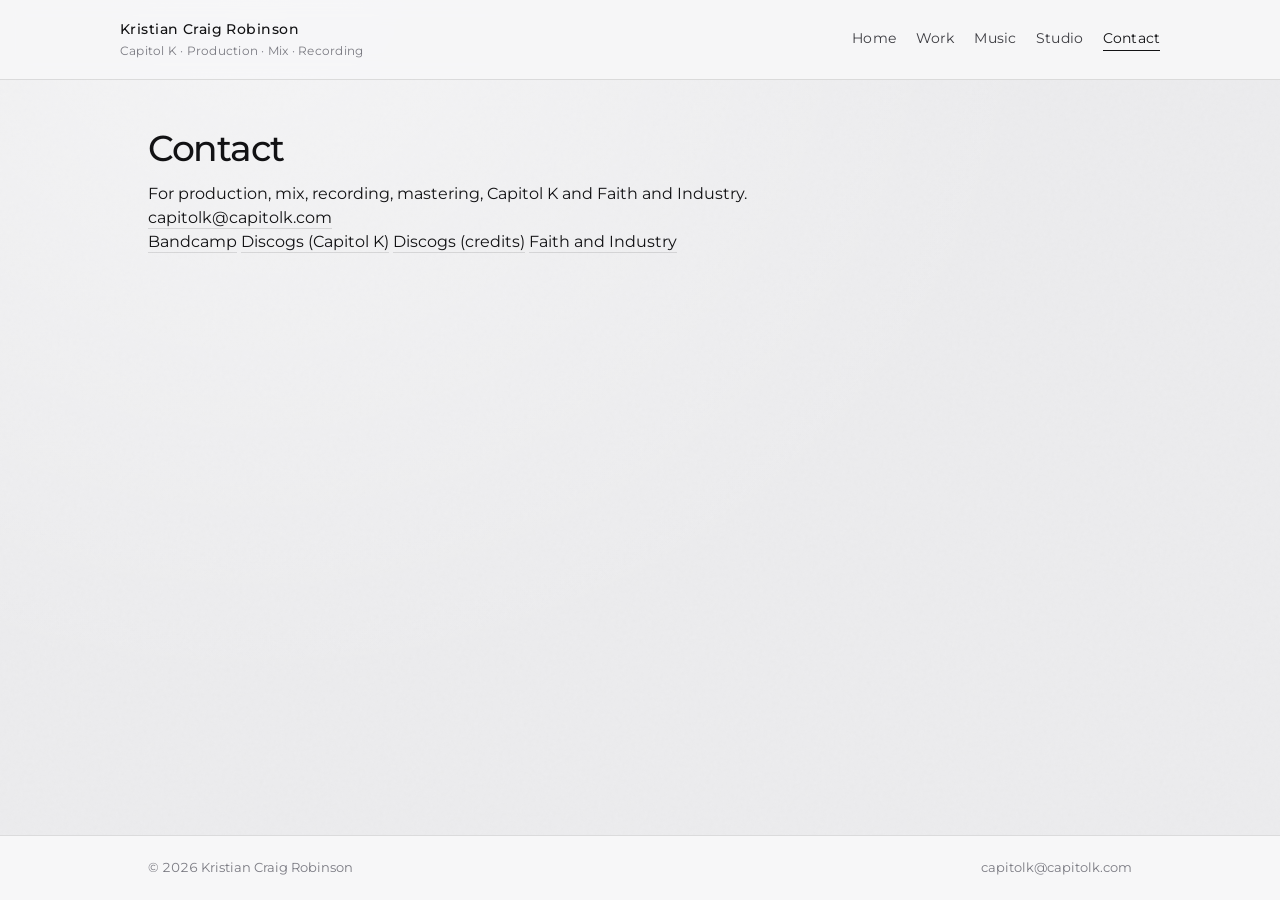
==== commit 32df6f51: "Add files via upload" ====
--- a/contact.html
+++ b/contact.html
@@ -8,7 +8,7 @@
   <meta name="robots" content="index, follow">
   <link rel="preconnect" href="https://fonts.googleapis.com">
   <link rel="preconnect" href="https://fonts.gstatic.com" crossorigin>
-  <link href="https://fonts.googleapis.com/css2?family=IBM+Plex+Mono:wght@400;500&family=Montserrat:wght@400;500;600&display=swap" rel="stylesheet">
+  <link href="https://fonts.googleapis.com/css2?family=Montserrat:wght@400;500;600&display=swap" rel="stylesheet">
   <link rel="stylesheet" href="styles.css">
 </head>
 <body>
@@ -31,7 +31,6 @@
 
     <main>
       <div class="wrap">
-        <p class="section-index">05 / contact</p>
         <h1>Contact</h1>
         <div class="contact-block">
           <p>
--- a/styles.css
+++ b/styles.css
@@ -1,7 +1,5 @@
 /* Kristian Craig Robinson / Capitol K
    Soft techno · refined industrial · silver archive */
-
-@import url('https://fonts.googleapis.com/css2?family=IBM+Plex+Mono:wght@400;500&family=Montserrat:wght@400;500;600&display=swap');
 
 :root {
   --bg: #ececee;
@@ -105,12 +103,10 @@
 
 .logo span {
   display: block;
-  font-family: var(--mono);
-  font-size: 0.65rem;
+  font-size: 0.72rem;
   font-weight: 400;
   color: var(--muted);
-  letter-spacing: 0.08em;
-  text-transform: uppercase;
+  letter-spacing: 0.02em;
   margin-top: 3px;
 }
 
@@ -122,10 +118,9 @@
 }
 
 nav a {
-  font-size: 0.82rem;
-  color: var(--ink-soft);
-  letter-spacing: 0.04em;
-  text-transform: uppercase;
+  font-size: 0.88rem;
+  color: var(--ink-soft);
+  letter-spacing: 0.01em;
 }
 
 nav a:hover,
@@ -166,16 +161,6 @@
   font-weight: 500;
   margin-bottom: 0.3rem;
   letter-spacing: -0.01em;
-}
-
-/* section index labels */
-.section-index {
-  font-family: var(--mono);
-  font-size: 0.68rem;
-  letter-spacing: 0.12em;
-  text-transform: uppercase;
-  color: var(--muted);
-  margin-bottom: 0.65rem;
 }
 
 .lead {
@@ -233,21 +218,15 @@
 }
 
 .path-card span {
-  font-size: 0.8rem;
-  color: var(--muted);
-  font-family: var(--mono);
-  letter-spacing: 0.02em;
+  font-size: 0.85rem;
+  color: var(--muted);
 }
 
 .selected {
   margin-top: 0.5rem;
 }
 
-.selected > .section-index {
-  margin-bottom: 1rem;
-}
-
-.selected-grid {
+.selected > .selected-grid {
   display: grid;
   grid-template-columns: repeat(auto-fill, minmax(210px, 1fr));
   gap: 14px;
@@ -303,10 +282,8 @@
 .selected-item::after {
   content: attr(data-hover);
   display: block;
-  font-family: var(--mono);
-  font-size: 0.7rem;
+  font-size: 0.78rem;
   line-height: 1.4;
-  letter-spacing: 0.02em;
   color: var(--muted);
   padding: 0 16px 0;
   max-height: 0;
@@ -331,10 +308,8 @@
 }
 
 .tag {
-  font-family: var(--mono);
-  font-size: 0.62rem;
-  letter-spacing: 0.08em;
-  text-transform: uppercase;
+  font-size: 0.68rem;
+  letter-spacing: 0.04em;
   color: var(--ink-soft);
   background: transparent;
   border: 1px solid var(--line-strong);
@@ -343,12 +318,10 @@
 }
 
 .tag-key {
-  font-family: var(--mono);
-  font-size: 0.72rem;
+  font-size: 0.8rem;
   color: var(--muted);
   margin-bottom: 1rem;
-  line-height: 1.75;
-  letter-spacing: 0.04em;
+  line-height: 1.7;
 }
 
 .tag-key strong {
@@ -367,10 +340,9 @@
 }
 
 .filter-btn {
-  font-family: var(--mono);
-  font-size: 0.68rem;
-  letter-spacing: 0.08em;
-  text-transform: uppercase;
+  font-family: inherit;
+  font-size: 0.78rem;
+  letter-spacing: 0.02em;
   color: var(--ink-soft);
   background: transparent;
   border: 1px solid var(--line);
@@ -393,10 +365,7 @@
 }
 
 .status-strip {
-  font-family: var(--mono);
-  font-size: 0.68rem;
-  letter-spacing: 0.06em;
-  text-transform: uppercase;
+  font-size: 0.8rem;
   color: var(--muted);
   margin-bottom: 1.5rem;
 }
@@ -425,9 +394,8 @@
 }
 
 .credit-year {
-  font-family: var(--mono);
-  font-size: 0.72rem;
-  letter-spacing: 0.04em;
+  font-size: 0.78rem;
+  font-variant-numeric: tabular-nums;
   color: var(--muted);
   min-width: 2.75rem;
   padding-top: 2px;
@@ -507,9 +475,8 @@
 }
 
 .score-timeline .tick span {
-  font-family: var(--mono);
-  font-size: 0.65rem;
-  letter-spacing: 0.06em;
+  font-size: 0.72rem;
+  font-variant-numeric: tabular-nums;
   color: var(--muted);
   position: relative;
   z-index: 1;
@@ -578,10 +545,7 @@
 }
 
 .studio-block ul.studio-list li strong {
-  font-family: var(--mono);
-  font-size: 0.72rem;
-  letter-spacing: 0.06em;
-  text-transform: uppercase;
+  font-size: 0.85rem;
   font-weight: 500;
   display: inline-block;
   min-width: 6.5rem;
@@ -600,10 +564,7 @@
   justify-content: space-between;
   gap: 16px;
   flex-wrap: wrap;
-  font-family: var(--mono);
-  font-size: 0.68rem;
-  letter-spacing: 0.05em;
-  text-transform: uppercase;
+  font-size: 0.8rem;
   color: var(--muted);
 }
 
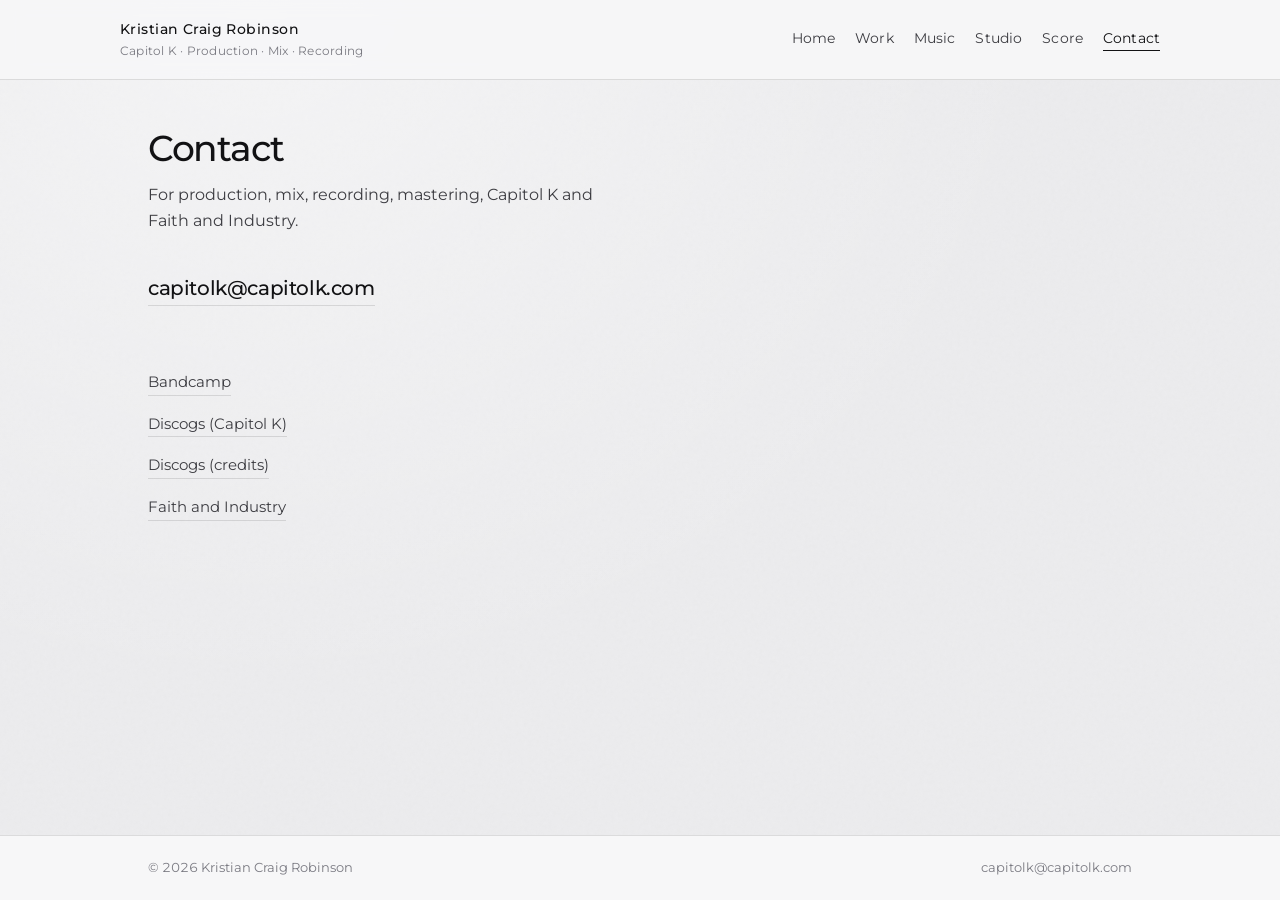
==== commit 432eec4d: "Add files via upload" ====
--- a/contact.html
+++ b/contact.html
@@ -24,22 +24,23 @@
           <a href="work.html">Work</a>
           <a href="music.html">Music</a>
           <a href="studio.html">Studio</a>
+          <a href="score.html">Score</a>
           <a href="contact.html" class="active">Contact</a>
         </nav>
       </div>
     </header>
 
-    <main>
+        <main>
       <div class="wrap">
         <h1>Contact</h1>
         <div class="contact-block">
-          <p>
+          <p class="lead" style="margin-bottom: 2rem;">
             For production, mix, recording, mastering, Capitol K and Faith and Industry.
           </p>
 
           <a class="contact-email" href="mailto:capitolk@capitolk.com">capitolk@capitolk.com</a>
 
-          <div class="links">
+          <div class="contact-links">
             <a href="https://capitolk.bandcamp.com" target="_blank" rel="noopener">Bandcamp</a>
             <a href="https://www.discogs.com/artist/18194-Capitol-K" target="_blank" rel="noopener">Discogs (Capitol K)</a>
             <a href="https://www.discogs.com/artist/420148-Kristian-Craig-Robinson" target="_blank" rel="noopener">Discogs (credits)</a>
--- a/styles.css
+++ b/styles.css
@@ -425,63 +425,6 @@
   display: none;
 }
 
-/* —— Score timeline —— */
-.score-timeline {
-  display: flex;
-  align-items: center;
-  gap: 0;
-  margin: 0 0 2.5rem;
-  padding: 1rem 0 1.25rem;
-  border-top: 1px solid var(--line);
-  border-bottom: 1px solid var(--line);
-  overflow-x: auto;
-}
-
-.score-timeline .tick {
-  flex: 1;
-  min-width: 3.2rem;
-  text-align: center;
-  position: relative;
-  padding-top: 12px;
-}
-
-.score-timeline .tick::before {
-  content: "";
-  position: absolute;
-  top: 0;
-  left: 50%;
-  width: 1px;
-  height: 8px;
-  background: var(--line-strong);
-}
-
-.score-timeline .tick::after {
-  content: "";
-  position: absolute;
-  top: 3px;
-  left: 0;
-  right: 0;
-  height: 1px;
-  background: var(--line);
-  z-index: 0;
-}
-
-.score-timeline .tick:first-child::after {
-  left: 50%;
-}
-
-.score-timeline .tick:last-child::after {
-  right: 50%;
-}
-
-.score-timeline .tick span {
-  font-size: 0.72rem;
-  font-variant-numeric: tabular-nums;
-  color: var(--muted);
-  position: relative;
-  z-index: 1;
-}
-
 /* —— Music —— */
 .music-grid {
   display: grid;
@@ -552,6 +495,73 @@
   color: var(--ink-soft);
 }
 
+
+/* —— Contact —— */
+.contact-block {
+  max-width: 28rem;
+}
+.contact-block .lead {
+  margin-bottom: 2rem;
+}
+.contact-email {
+  display: inline-block;
+  font-size: 1.25rem;
+  font-weight: 500;
+  letter-spacing: -0.02em;
+  margin: 0.5rem 0 3.5rem;
+  border-bottom: 1px solid var(--line);
+  padding-bottom: 2px;
+}
+.contact-email:hover {
+  opacity: 1;
+  border-bottom-color: var(--ink);
+}
+.contact-links {
+  display: flex;
+  flex-direction: column;
+  gap: 1rem;
+  margin-top: 0.5rem;
+}
+.contact-links a {
+  font-size: 0.95rem;
+  color: var(--ink-soft);
+  border-bottom: 1px solid var(--line);
+  padding-bottom: 2px;
+  width: fit-content;
+}
+.contact-links a:hover {
+  color: var(--ink);
+  opacity: 1;
+  border-bottom-color: var(--ink);
+}
+
+/* —— Releases (music) —— */
+.release {
+  display: block;
+  background: var(--surface);
+  border: 1px solid var(--line);
+  transition: border-color var(--ease);
+}
+.release:hover {
+  border-color: var(--line-strong);
+  opacity: 1;
+}
+.release-art {
+  aspect-ratio: 1;
+  background: var(--bg-soft);
+  border-bottom: 1px solid var(--line);
+}
+.release h3 {
+  padding: 12px 14px 0;
+  font-size: 0.9rem;
+}
+.release .year {
+  padding: 4px 14px 14px;
+  font-size: 0.8rem;
+  color: var(--muted);
+  margin: 0;
+}
+
 /* —— Footer —— */
 footer {
   border-top: 1px solid var(--line);
@@ -628,3 +638,73 @@
     gap: 10px;
   }
 }
+
+
+@media (max-width: 480px) {
+  .wrap {
+    padding: 0 14px;
+  }
+  .nav-bar {
+    padding: 14px 0;
+    gap: 10px;
+  }
+  .logo {
+    font-size: 0.85rem;
+    white-space: normal;
+  }
+  nav {
+    width: 100%;
+    gap: 8px 12px;
+  }
+  nav a {
+    font-size: 0.8rem;
+  }
+  main {
+    padding: 28px 0 56px;
+  }
+  h1 {
+    font-size: 1.5rem;
+  }
+  .lead {
+    font-size: 0.95rem;
+    margin-bottom: 1.75rem;
+  }
+  .filters {
+    gap: 6px;
+  }
+  .filter-btn {
+    font-size: 0.72rem;
+    padding: 6px 10px;
+  }
+  .credit {
+    grid-template-columns: 2.2rem 1fr;
+    gap: 4px 10px;
+    padding: 12px 0;
+  }
+  .credit .tags {
+    grid-column: 2;
+    justify-content: flex-start;
+  }
+  .credit-title {
+    font-size: 0.9rem;
+  }
+  .credit-meta {
+    font-size: 0.78rem;
+  }
+  .selected-grid,
+  .music-grid {
+    grid-template-columns: 1fr 1fr;
+    gap: 10px;
+  }
+  .paths {
+    grid-template-columns: 1fr;
+  }
+  .contact-email {
+    font-size: 1.1rem;
+    margin-bottom: 2.75rem;
+  }
+  .footer-inner {
+    flex-direction: column;
+    gap: 6px;
+  }
+}
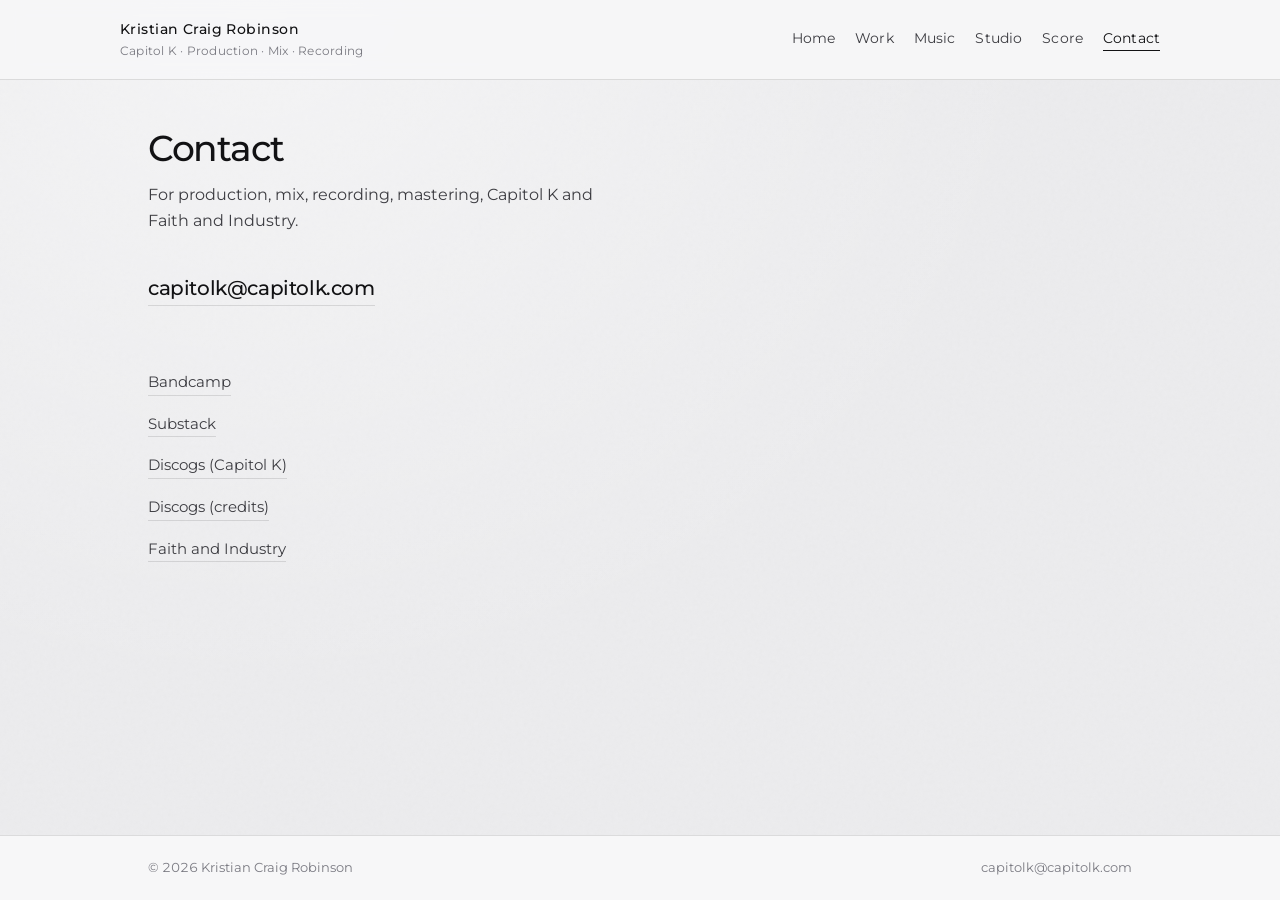
==== commit cacc3efd: "Add files via upload" ====
--- a/contact.html
+++ b/contact.html
@@ -42,6 +42,7 @@
 
           <div class="contact-links">
             <a href="https://capitolk.bandcamp.com" target="_blank" rel="noopener">Bandcamp</a>
+            <a href="https://substack.com/@capitolk" target="_blank" rel="noopener">Substack</a>
             <a href="https://www.discogs.com/artist/18194-Capitol-K" target="_blank" rel="noopener">Discogs (Capitol K)</a>
             <a href="https://www.discogs.com/artist/420148-Kristian-Craig-Robinson" target="_blank" rel="noopener">Discogs (credits)</a>
             <a href="https://faithandindustry.com" target="_blank" rel="noopener">Faith and Industry</a>
--- a/styles.css
+++ b/styles.css
@@ -381,12 +381,15 @@
 
 .credit {
   display: grid;
-  grid-template-columns: auto 1fr auto;
+  grid-template-columns: 1fr auto;
   gap: 10px 20px;
   padding: 15px 0;
   border-bottom: 1px solid var(--line);
   align-items: baseline;
   transition: background var(--ease);
+}
+.credit:has(.credit-year) {
+  grid-template-columns: auto 1fr auto;
 }
 
 .credit:hover {
@@ -708,3 +711,274 @@
     gap: 6px;
   }
 }
+
+/* —— Studio book / TRC story —— */
+.studio-rule {
+  border: none;
+  border-top: 1px solid var(--line);
+  margin: 2.5rem 0;
+}
+.studio-block h2 {
+  font-size: 1.15rem;
+  font-weight: 500;
+  margin-bottom: 0.75rem;
+}
+.book-block {
+  margin-top: 1.75rem;
+  padding: 1.5rem 0 0;
+  border-top: 1px solid var(--line);
+}
+.book-layout {
+  display: grid;
+  grid-template-columns: 120px 1fr;
+  gap: 1.25rem 1.5rem;
+  align-items: start;
+  margin-bottom: 1.5rem;
+}
+.book-cover {
+  display: block;
+  border: 1px solid var(--line);
+  background: var(--bg-soft);
+  aspect-ratio: 2 / 3;
+  overflow: hidden;
+}
+.book-cover img {
+  width: 100%;
+  height: 100%;
+  object-fit: cover;
+  filter: saturate(0.88);
+}
+.book-cover.no-img {
+  min-height: 160px;
+  background: linear-gradient(160deg, var(--platinum), var(--bg-soft));
+}
+.book-title {
+  font-weight: 500;
+  font-size: 1.05rem;
+  letter-spacing: -0.02em;
+  margin-bottom: 0.2rem;
+}
+.book-sub {
+  font-size: 0.9rem;
+  color: var(--ink-soft);
+  margin-bottom: 0.35rem;
+}
+.book-meta {
+  font-size: 0.8rem;
+}
+.quote-stack {
+  display: flex;
+  flex-direction: column;
+  gap: 1rem;
+  margin: 1.25rem 0 1.5rem;
+}
+.quote-stack blockquote {
+  margin: 0;
+  padding: 1rem 1.15rem;
+  border-left: 2px solid var(--line-strong);
+  background: var(--surface);
+  color: var(--ink-soft);
+  font-size: 0.95rem;
+  line-height: 1.55;
+}
+.excerpt-details {
+  border: 1px solid var(--line);
+  background: var(--surface);
+}
+.excerpt-details summary {
+  cursor: pointer;
+  padding: 0.9rem 1.1rem;
+  font-size: 0.88rem;
+  font-weight: 500;
+  color: var(--ink);
+  list-style: none;
+}
+.excerpt-details summary::-webkit-details-marker { display: none; }
+.excerpt-details summary::after {
+  content: " +";
+  color: var(--muted);
+}
+.excerpt-details[open] summary::after {
+  content: " −";
+}
+.excerpt-body {
+  padding: 0 1.15rem 1.25rem;
+  border-top: 1px solid var(--line);
+}
+.excerpt-body p {
+  font-size: 0.9rem;
+  color: var(--ink-soft);
+  margin-top: 0.9rem;
+  line-height: 1.6;
+}
+.excerpt-attr {
+  font-size: 0.8rem !important;
+  color: var(--muted) !important;
+  margin-top: 1.25rem !important;
+}
+@media (max-width: 480px) {
+  .book-layout {
+    grid-template-columns: 90px 1fr;
+    gap: 1rem;
+  }
+  .quote-stack blockquote {
+    font-size: 0.9rem;
+    padding: 0.85rem 1rem;
+  }
+}
+
+.session-links {
+  display: flex;
+  flex-wrap: wrap;
+  gap: 0.75rem 1.25rem;
+}
+.session-links a {
+  font-size: 0.9rem;
+  border-bottom: 1px solid var(--line);
+  padding-bottom: 2px;
+}
+.session-links a:hover {
+  border-bottom-color: var(--ink);
+  opacity: 1;
+}
+
+.release .role-line {
+  padding-top: 0;
+  margin-top: -6px;
+  line-height: 1.4;
+  color: var(--ink-soft);
+  font-size: 0.78rem;
+}
+
+/* —— Studio / home portrait —— */
+.studio-portrait {
+  margin: 0 0 2rem;
+  border: 1px solid var(--line);
+  background: var(--surface);
+  overflow: hidden;
+}
+.studio-portrait img {
+  width: 100%;
+  height: auto;
+  display: block;
+  filter: contrast(1.02);
+}
+.studio-portrait figcaption {
+  padding: 0.65rem 0.85rem 0.75rem;
+  font-size: 0.8rem;
+  border-top: 1px solid var(--line);
+}
+.hero-with-photo {
+  display: grid;
+  grid-template-columns: 1fr minmax(160px, 240px);
+  gap: 1.75rem 2rem;
+  align-items: start;
+  margin-bottom: 2.75rem;
+  padding-bottom: 2rem;
+  border-bottom: 1px solid var(--line);
+}
+.hero-with-photo .hero-text h1 {
+  margin-bottom: 0.85rem;
+}
+.hero-with-photo .lead {
+  margin-bottom: 0;
+}
+.home-portrait {
+  margin: 0;
+  border: 1px solid var(--line);
+  background: var(--surface);
+  overflow: hidden;
+  max-width: 240px;
+  justify-self: end;
+}
+.home-portrait img {
+  width: 100%;
+  height: auto;
+  display: block;
+  filter: contrast(1.02);
+  aspect-ratio: 1;
+  object-fit: cover;
+  object-position: center 20%;
+}
+@media (max-width: 640px) {
+  .hero-with-photo {
+    grid-template-columns: 1fr;
+    gap: 1.25rem;
+  }
+  .home-portrait {
+    max-width: 180px;
+    justify-self: start;
+  }
+}
+@media (max-width: 480px) {
+  .studio-portrait {
+    margin-bottom: 1.5rem;
+  }
+}
+
+
+@media (max-width: 480px) {
+  .studio-portrait {
+    margin-bottom: 1.5rem;
+  }
+}
+
+/* —— Long-form story —— */
+.story {
+  max-width: 38rem;
+  padding-bottom: 3rem;
+}
+.story-back {
+  margin-bottom: 1.25rem;
+  font-size: 0.9rem;
+}
+.story h1 {
+  margin-bottom: 1.75rem;
+  letter-spacing: -0.03em;
+}
+.story-body p {
+  font-size: 0.98rem;
+  line-height: 1.7;
+  color: var(--ink-soft);
+  margin-bottom: 1.15rem;
+}
+.story-body p:last-child {
+  margin-bottom: 0;
+}
+.story-close {
+  margin-top: 2rem !important;
+  color: var(--ink) !important;
+  font-weight: 500;
+}
+
+/* First-person voice shift */
+.story-voice {
+  margin: 1.75rem 0;
+  padding: 1.15rem 1.15rem 1.15rem 1.25rem;
+  border-left: 2px solid var(--line-strong);
+  background: var(--surface);
+}
+.story-voice p {
+  margin-bottom: 1rem;
+}
+.story-voice p:last-child {
+  margin-bottom: 0;
+}
+.story-voice + .story-voice {
+  margin-top: -0.5rem;
+  border-top: none;
+  padding-top: 0.25rem;
+}
+
+.story-sublinks {
+  font-size: 0.9rem;
+  margin: -0.75rem 0 1.5rem;
+  color: var(--ink-soft);
+}
+.story-sublinks a {
+  border-bottom: 1px solid var(--line);
+  padding-bottom: 1px;
+}
+.story-sublinks a:hover {
+  border-bottom-color: var(--ink);
+}
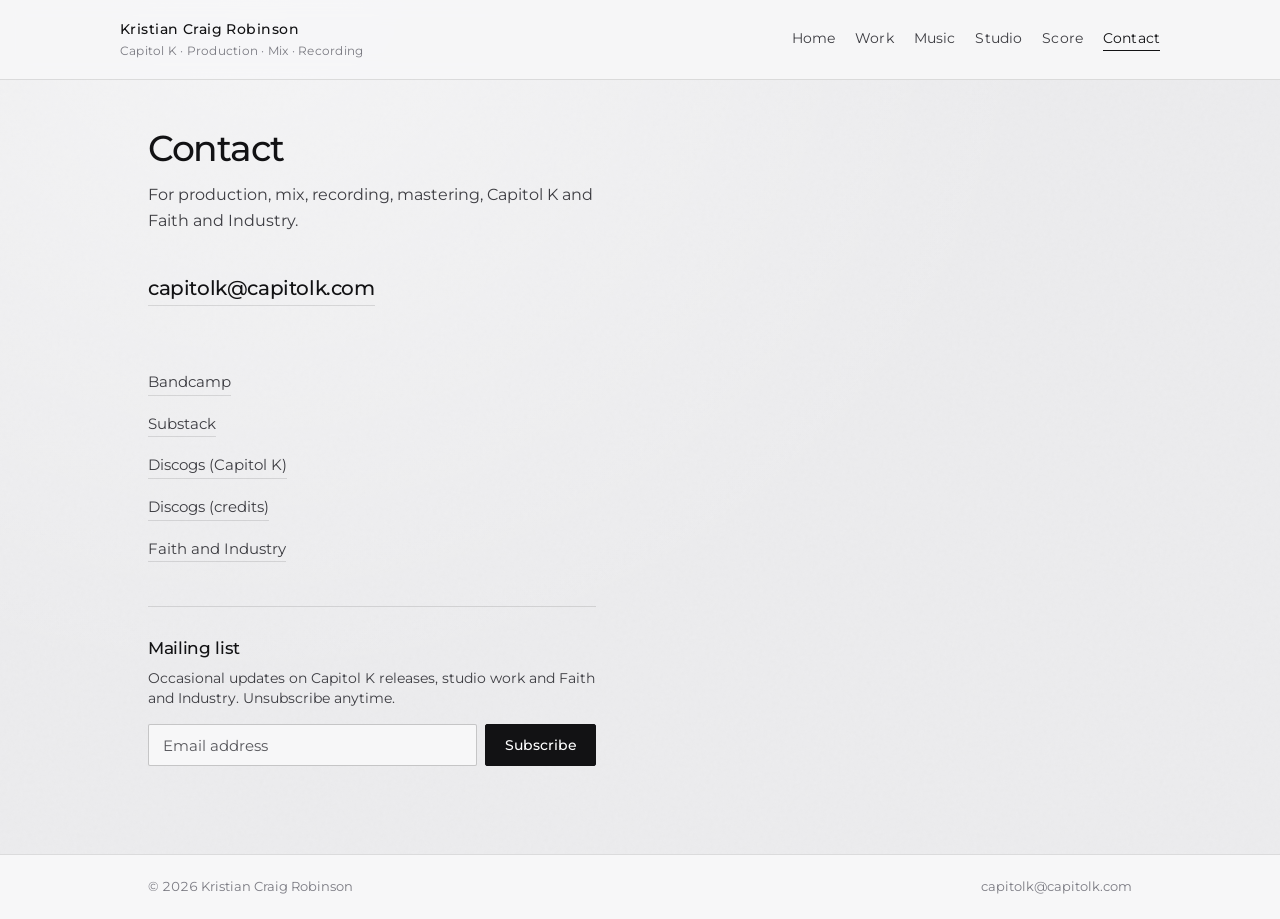
==== commit d602a742: "Add files via upload" ====
--- a/contact.html
+++ b/contact.html
@@ -47,6 +47,39 @@
             <a href="https://www.discogs.com/artist/420148-Kristian-Craig-Robinson" target="_blank" rel="noopener">Discogs (credits)</a>
             <a href="https://faithandindustry.com" target="_blank" rel="noopener">Faith and Industry</a>
           </div>
+
+          <div class="mail-signup">
+            <h2 class="mail-signup-title">Mailing list</h2>
+            <p class="mail-signup-note">Occasional updates on Capitol K releases, studio work and Faith and Industry. Unsubscribe anytime.</p>
+            <form
+              action="https://faithandindustry.us12.list-manage.com/subscribe/post?u=378b275278303c7e7e6188fd3&amp;id=5d217e8e58&amp;f_id=00896ee9f0"
+              method="post"
+              id="mc-embedded-subscribe-form"
+              name="mc-embedded-subscribe-form"
+              target="_blank"
+              novalidate
+              class="mail-form"
+            >
+              <label class="visually-hidden" for="mce-EMAIL">Email address</label>
+              <div class="mail-row">
+                <input
+                  type="email"
+                  name="EMAIL"
+                  id="mce-EMAIL"
+                  class="mail-input"
+                  placeholder="Email address"
+                  required
+                  value=""
+                >
+                <!-- anti-bot: do not remove -->
+                <div style="position: absolute; left: -5000px;" aria-hidden="true">
+                  <input type="text" name="b_378b275278303c7e7e6188fd3_5d217e8e58" tabindex="-1" value="">
+                </div>
+                <button type="submit" name="subscribe" id="mc-embedded-subscribe" class="mail-btn">Subscribe</button>
+              </div>
+            </form>
+          </div>
+
         </div>
       </div>
     </main>
--- a/styles.css
+++ b/styles.css
@@ -30,6 +30,9 @@
   scroll-behavior: smooth;
 }
 
+html, body {
+  overflow-x: hidden;
+}
 body {
   font-family: var(--font);
   font-weight: 400;
@@ -982,3 +985,124 @@
 .story-sublinks a:hover {
   border-bottom-color: var(--ink);
 }
+
+/* Score page: stack credits cleanly on small screens */
+.credit-title {
+  overflow-wrap: anywhere;
+  word-break: break-word;
+}
+.credit-meta {
+  overflow-wrap: anywhere;
+  word-break: break-word;
+  max-width: 100%;
+}
+@media (max-width: 768px) {
+  .credit-list .credit {
+    grid-template-columns: 1fr;
+    gap: 0.45rem 0;
+    align-items: start;
+  }
+  .credit-list .credit .tags {
+    grid-column: 1;
+    justify-content: flex-start;
+    margin-top: 0.15rem;
+  }
+}
+@media (max-width: 480px) {
+  .credit-list .credit {
+    grid-template-columns: 1fr;
+    padding-top: 0.85rem;
+    padding-bottom: 0.85rem;
+  }
+  .credit-list .credit-title {
+    font-size: 0.95rem;
+    line-height: 1.35;
+  }
+  .credit-list .credit-meta {
+    font-size: 0.8rem;
+    line-height: 1.45;
+  }
+}
+
+/* —— Mailing list (Contact) —— */
+.mail-signup {
+  margin-top: 2.75rem;
+  padding-top: 1.75rem;
+  border-top: 1px solid var(--line);
+  max-width: 28rem;
+}
+.mail-signup-title {
+  font-size: 1.05rem;
+  font-weight: 500;
+  letter-spacing: -0.02em;
+  margin: 0 0 0.4rem;
+  color: var(--ink);
+}
+.mail-signup-note {
+  font-size: 0.85rem;
+  line-height: 1.5;
+  color: var(--ink-soft);
+  margin: 0 0 1rem;
+}
+.mail-form {
+  margin: 0;
+}
+.mail-row {
+  display: flex;
+  flex-wrap: wrap;
+  gap: 0.5rem;
+  align-items: stretch;
+}
+.mail-input {
+  flex: 1 1 12rem;
+  min-width: 0;
+  padding: 0.65rem 0.85rem;
+  border: 1px solid var(--line-strong);
+  background: var(--surface, #f4f4f5);
+  color: var(--ink);
+  font-family: inherit;
+  font-size: 0.95rem;
+  border-radius: 2px;
+}
+.mail-input::placeholder {
+  color: var(--ink-soft);
+  opacity: 0.85;
+}
+.mail-input:focus {
+  outline: none;
+  border-color: var(--ink);
+}
+.mail-btn {
+  padding: 0.65rem 1.15rem;
+  border: 1px solid var(--ink);
+  background: var(--ink);
+  color: #fff;
+  font-family: inherit;
+  font-size: 0.9rem;
+  font-weight: 500;
+  cursor: pointer;
+  border-radius: 2px;
+  white-space: nowrap;
+}
+.mail-btn:hover {
+  opacity: 0.88;
+}
+.visually-hidden {
+  position: absolute;
+  width: 1px;
+  height: 1px;
+  padding: 0;
+  margin: -1px;
+  overflow: hidden;
+  clip: rect(0, 0, 0, 0);
+  white-space: nowrap;
+  border: 0;
+}
+@media (max-width: 480px) {
+  .mail-row {
+    flex-direction: column;
+  }
+  .mail-btn {
+    width: 100%;
+  }
+}
